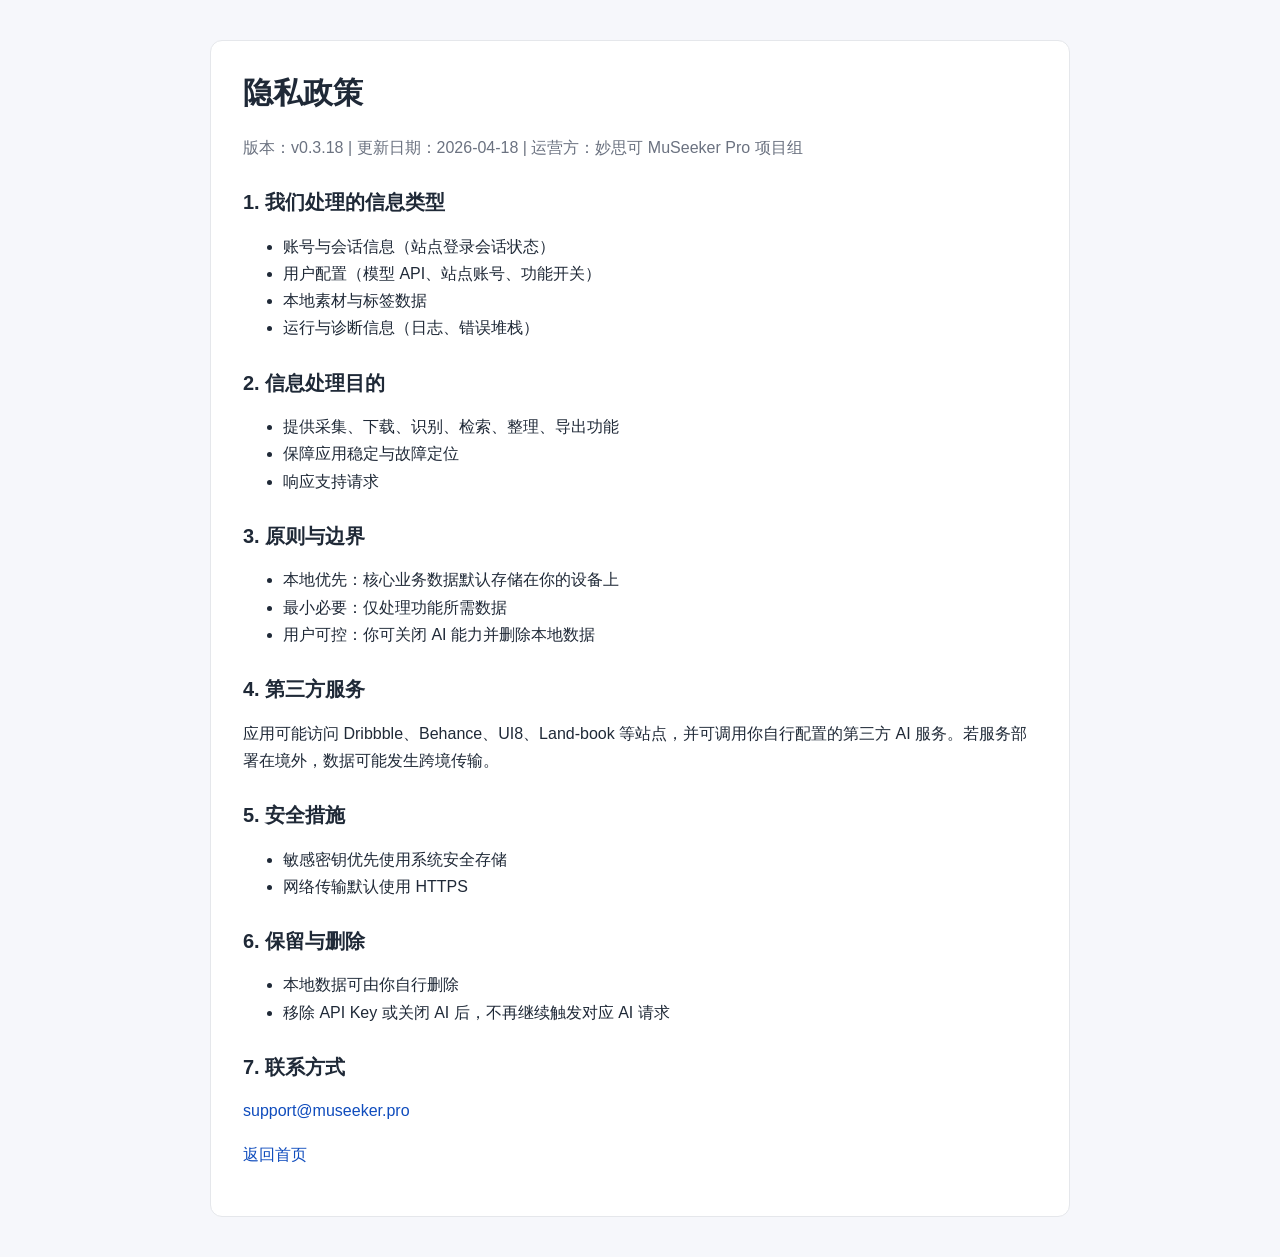
==== privacy-policy.html @ 5b30f0df "init: public support and legal pages for MuSeeker" ====
<!doctype html>
<html lang="zh-CN">
  <head>
    <meta charset="UTF-8" />
    <meta name="viewport" content="width=device-width, initial-scale=1.0" />
    <title>MuSeeker 隐私政策</title>
    <link rel="stylesheet" href="./styles.css" />
  </head>
  <body>
    <main class="container">
      <h1>隐私政策</h1>
      <p class="muted">版本：v0.3.18 | 更新日期：2026-04-18 | 运营方：妙思可 MuSeeker Pro 项目组</p>

      <h2>1. 我们处理的信息类型</h2>
      <ul>
        <li>账号与会话信息（站点登录会话状态）</li>
        <li>用户配置（模型 API、站点账号、功能开关）</li>
        <li>本地素材与标签数据</li>
        <li>运行与诊断信息（日志、错误堆栈）</li>
      </ul>

      <h2>2. 信息处理目的</h2>
      <ul>
        <li>提供采集、下载、识别、检索、整理、导出功能</li>
        <li>保障应用稳定与故障定位</li>
        <li>响应支持请求</li>
      </ul>

      <h2>3. 原则与边界</h2>
      <ul>
        <li>本地优先：核心业务数据默认存储在你的设备上</li>
        <li>最小必要：仅处理功能所需数据</li>
        <li>用户可控：你可关闭 AI 能力并删除本地数据</li>
      </ul>

      <h2>4. 第三方服务</h2>
      <p>应用可能访问 Dribbble、Behance、UI8、Land-book 等站点，并可调用你自行配置的第三方 AI 服务。若服务部署在境外，数据可能发生跨境传输。</p>

      <h2>5. 安全措施</h2>
      <ul>
        <li>敏感密钥优先使用系统安全存储</li>
        <li>网络传输默认使用 HTTPS</li>
      </ul>

      <h2>6. 保留与删除</h2>
      <ul>
        <li>本地数据可由你自行删除</li>
        <li>移除 API Key 或关闭 AI 后，不再继续触发对应 AI 请求</li>
      </ul>

      <h2>7. 联系方式</h2>
      <p><a href="mailto:support@museeker.pro">support@museeker.pro</a></p>
      <p><a href="./index.html">返回首页</a></p>
    </main>
  </body>
</html>
---- styles.css ----
* {
  box-sizing: border-box;
}

body {
  margin: 0;
  font-family: -apple-system, BlinkMacSystemFont, "Segoe UI", Roboto, "PingFang SC", "Hiragino Sans GB", "Microsoft YaHei", sans-serif;
  background: #f6f7fb;
  color: #1f2937;
}

.container {
  max-width: 860px;
  margin: 40px auto;
  padding: 32px;
  background: #ffffff;
  border: 1px solid #e5e7eb;
  border-radius: 12px;
}

h1 {
  margin-top: 0;
  font-size: 30px;
}

h2 {
  margin-top: 28px;
  font-size: 20px;
}

p, li {
  line-height: 1.7;
}

a {
  color: #0f4cbd;
  text-decoration: none;
}

a:hover {
  text-decoration: underline;
}

.muted {
  color: #6b7280;
}
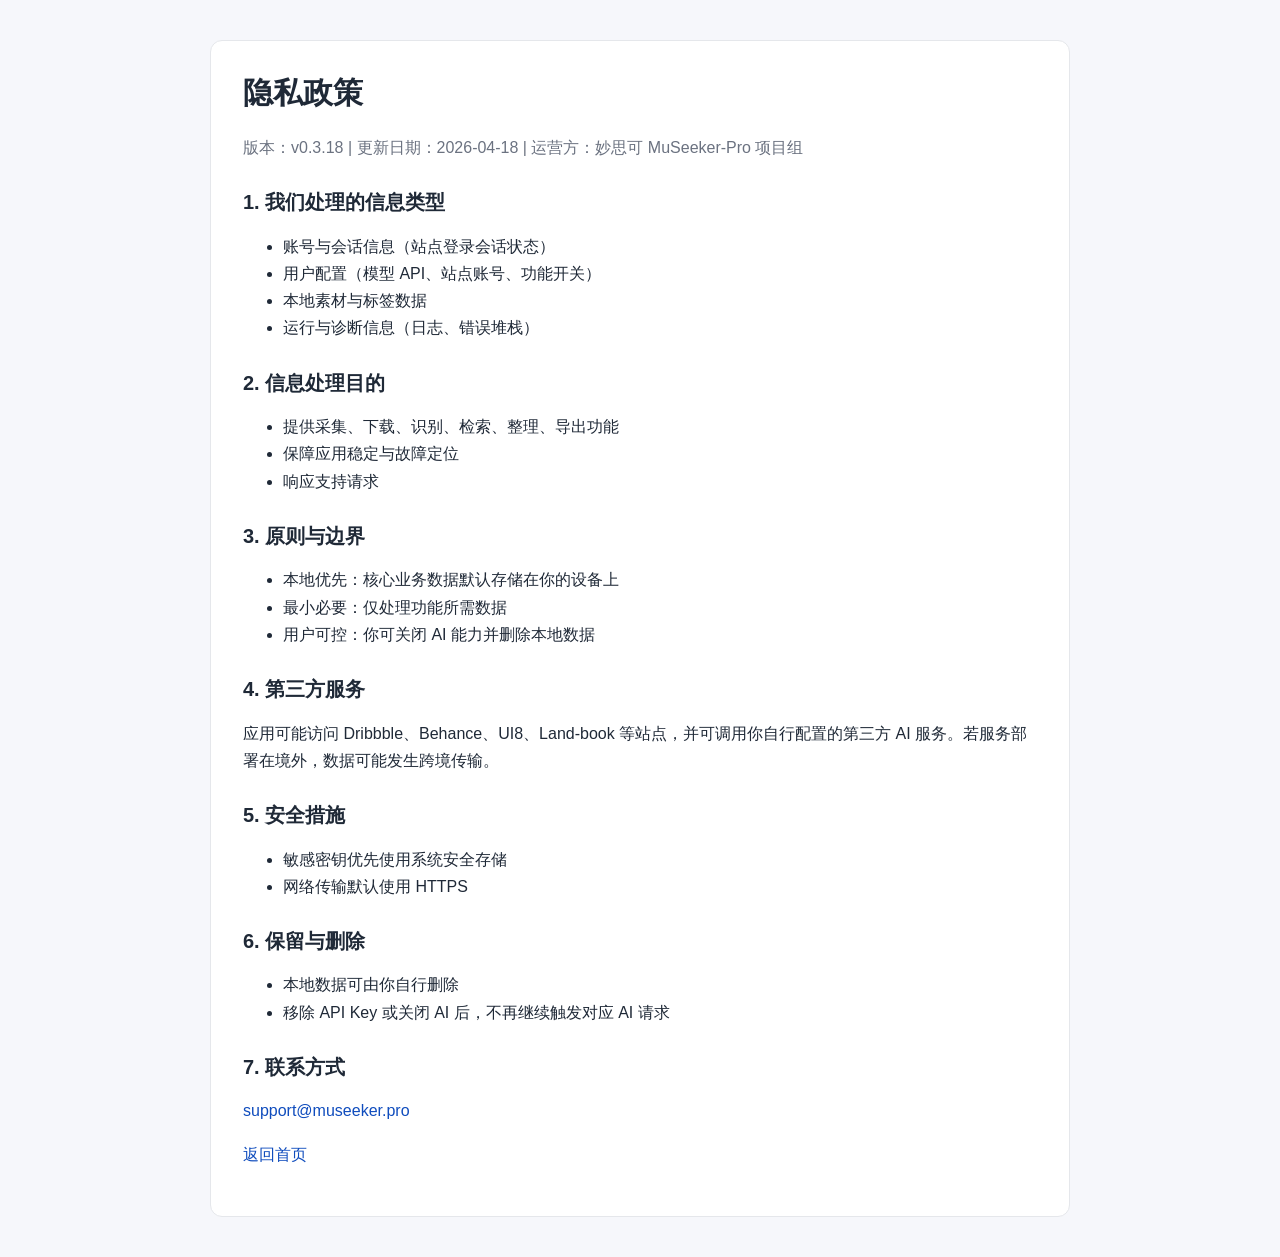
==== commit fcd34563: "Update public site for MuSeeker-Pro" ====
--- a/privacy-policy.html
+++ b/privacy-policy.html
@@ -3,13 +3,13 @@
   <head>
     <meta charset="UTF-8" />
     <meta name="viewport" content="width=device-width, initial-scale=1.0" />
-    <title>MuSeeker 隐私政策</title>
+    <title>MuSeeker-Pro 隐私政策</title>
     <link rel="stylesheet" href="./styles.css" />
   </head>
   <body>
     <main class="container">
       <h1>隐私政策</h1>
-      <p class="muted">版本：v0.3.18 | 更新日期：2026-04-18 | 运营方：妙思可 MuSeeker Pro 项目组</p>
+      <p class="muted">版本：v0.3.18 | 更新日期：2026-04-18 | 运营方：妙思可 MuSeeker-Pro 项目组</p>
 
       <h2>1. 我们处理的信息类型</h2>
       <ul>
